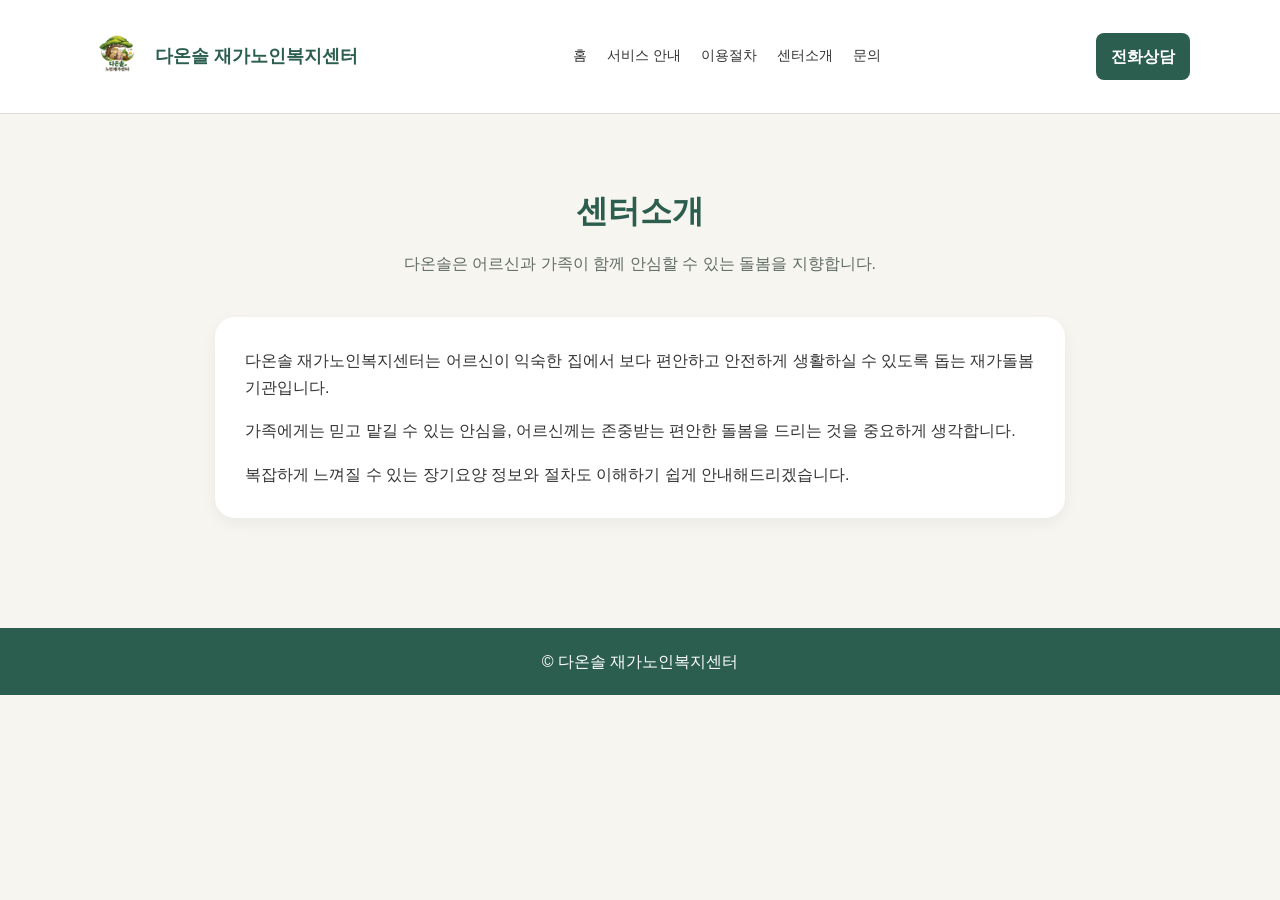
==== about.html @ ba546891 "홈페이지 다중 페이지 구조로 수정" ====
<!DOCTYPE html>
<html lang="ko">
<head>
  <meta charset="UTF-8" />
  <meta name="viewport" content="width=device-width, initial-scale=1.0" />
  <title>다온솔 재가노인복지센터 | 센터소개</title>
  <link rel="stylesheet" href="style.css" />
</head>
<body>
  <header class="site-header">
    <div class="container header-inner">
      <a href="index.html" class="logo">
        <img src="images/logo.png" alt="다온솔 재가노인복지센터 로고" class="logo-image" />
        <span class="logo-text">다온솔 재가노인복지센터</span>
      </a>

      <nav class="nav">
        <a href="index.html">홈</a>
        <a href="services.html">서비스 안내</a>
        <a href="process.html">이용절차</a>
        <a href="about.html">센터소개</a>
        <a href="contact.html">문의</a>
      </nav>

      <a href="tel:0325047820" class="header-call-btn">전화상담</a>
    </div>
  </header>

  <main class="sub-page">
    <div class="container">
      <div class="page-title">
        <h1>센터소개</h1>
        <p>다온솔은 어르신과 가족이 함께 안심할 수 있는 돌봄을 지향합니다.</p>
      </div>

      <div class="about-box">
        <p>
          다온솔 재가노인복지센터는 어르신이 익숙한 집에서 보다 편안하고 안전하게
          생활하실 수 있도록 돕는 재가돌봄 기관입니다.
        </p>
        <p>
          가족에게는 믿고 맡길 수 있는 안심을, 어르신께는 존중받는 편안한 돌봄을
          드리는 것을 중요하게 생각합니다.
        </p>
        <p>
          복잡하게 느껴질 수 있는 장기요양 정보와 절차도 이해하기 쉽게 안내해드리겠습니다.
        </p>
      </div>
    </div>
  </main>

  <footer class="site-footer">
    <div class="container">
      <p>© 다온솔 재가노인복지센터</p>
    </div>
  </footer>
</body>
</html>
---- style.css ----
* {
  margin: 0;
  padding: 0;
  box-sizing: border-box;
}

html {
  scroll-behavior: smooth;
}

body {
  font-family: "Malgun Gothic", "맑은 고딕", Arial, sans-serif;
  line-height: 1.7;
  background: #f7f5ef;
  color: #333;
}

a {
  text-decoration: none;
  color: inherit;
}

img {
  max-width: 100%;
  display: block;
}

.container {
  width: 90%;
  max-width: 1100px;
  margin: auto;
}

/* header */
.site-header {
  background: #ffffff;
  border-bottom: 1px solid #ddd;
  position: sticky;
  top: 0;
  z-index: 1000;
}

.header-inner {
  display: flex;
  justify-content: space-between;
  align-items: center;
  padding: 15px 0;
  gap: 20px;
  flex-wrap: wrap;
}

.logo {
  display: flex;
  align-items: center;
  gap: 10px;
}

.logo-image {
  width: 55px;
}

.logo-text {
  font-weight: 700;
  font-size: 18px;
  color: #2c5e4f;
}

.nav {
  display: flex;
  gap: 20px;
  flex-wrap: wrap;
}

.nav a {
  font-size: 14px;
  color: #333;
}

.nav a:hover {
  color: #2c5e4f;
}

.header-call-btn {
  background: #2c5e4f;
  color: #ffffff;
  padding: 10px 15px;
  border-radius: 8px;
  font-weight: bold;
}

/* main home */
.main-hero {
  min-height: calc(100vh - 100px);
  display: flex;
  align-items: center;
  text-align: center;
  padding: 80px 0;
}

.main-hero-inner {
  max-width: 800px;
}

.main-logo {
  width: 180px;
  margin: 0 auto 24px;
}

.main-title {
  font-size: 2.4rem;
  color: #2c5e4f;
  margin-bottom: 18px;
}

.main-motto {
  font-size: 1.5rem;
  font-weight: 700;
  color: #333;
  margin-bottom: 18px;
}

.main-description {
  font-size: 1.05rem;
  color: #5f6c65;
  max-width: 700px;
  margin: 0 auto 28px;
}

.main-buttons {
  display: flex;
  justify-content: center;
  gap: 14px;
  flex-wrap: wrap;
}

/* common */
.sub-page {
  padding: 70px 0;
}

.page-title {
  text-align: center;
  margin-bottom: 40px;
}

.page-title h1 {
  font-size: 2rem;
  color: #2c5e4f;
  margin-bottom: 12px;
}

.page-title p {
  color: #5f6c65;
}

.btn {
  display: inline-block;
  padding: 12px 20px;
  border-radius: 8px;
  font-weight: bold;
}

.primary {
  background: #2c5e4f;
  color: white;
}

.secondary {
  background: white;
  border: 1px solid #ccc;
  color: #333;
}

.card-grid {
  display: grid;
  gap: 25px;
}

.three {
  grid-template-columns: repeat(3, 1fr);
}

.card {
  background: white;
  padding: 25px;
  border-radius: 15px;
  box-shadow: 0 5px 15px rgba(0,0,0,0.05);
}

.card h3 {
  color: #2c5e4f;
  margin-bottom: 10px;
}

/* steps */
.steps {
  display: grid;
  grid-template-columns: repeat(4, 1fr);
  gap: 20px;
}

.step {
  background: white;
  padding: 20px;
  border-radius: 15px;
  box-shadow: 0 5px 15px rgba(0,0,0,0.05);
}

.step-number {
  display: inline-block;
  background: #2c5e4f;
  color: white;
  padding: 5px 10px;
  border-radius: 20px;
  font-size: 12px;
  margin-bottom: 10px;
}

/* about */
.about-box {
  background: white;
  padding: 30px;
  border-radius: 20px;
  max-width: 850px;
  margin: auto;
  box-shadow: 0 5px 15px rgba(0,0,0,0.05);
}

.about-box p + p {
  margin-top: 16px;
}

/* contact */
.contact-box {
  display: grid;
  grid-template-columns: repeat(2, 1fr);
  gap: 20px;
  max-width: 800px;
  margin: auto;
}

.contact-item {
  background: white;
  padding: 20px;
  border-radius: 15px;
  box-shadow: 0 5px 15px rgba(0,0,0,0.05);
}

.contact-item h3 {
  color: #2c5e4f;
  margin-bottom: 8px;
}

/* floating call */
.floating-call-btn {
  position: fixed;
  bottom: 20px;
  right: 20px;
  background: #2c5e4f;
  color: white;
  padding: 15px 18px;
  border-radius: 30px;
  font-weight: bold;
  z-index: 1200;
}

/* footer */
.site-footer {
  background: #2c5e4f;
  color: white;
  text-align: center;
  padding: 20px 0;
  margin-top: 40px;
}

/* responsive */
@media (max-width: 768px) {
  .header-inner {
    flex-direction: column;
    align-items: flex-start;
  }

  .main-title {
    font-size: 1.8rem;
  }

  .main-motto {
    font-size: 1.2rem;
  }

  .three,
  .steps,
  .contact-box {
    grid-template-columns: 1fr;
  }

  .header-call-btn {
    display: none;
  }

  .floating-call-btn {
    right: 14px;
    bottom: 14px;
    padding: 12px 16px;
  }
}
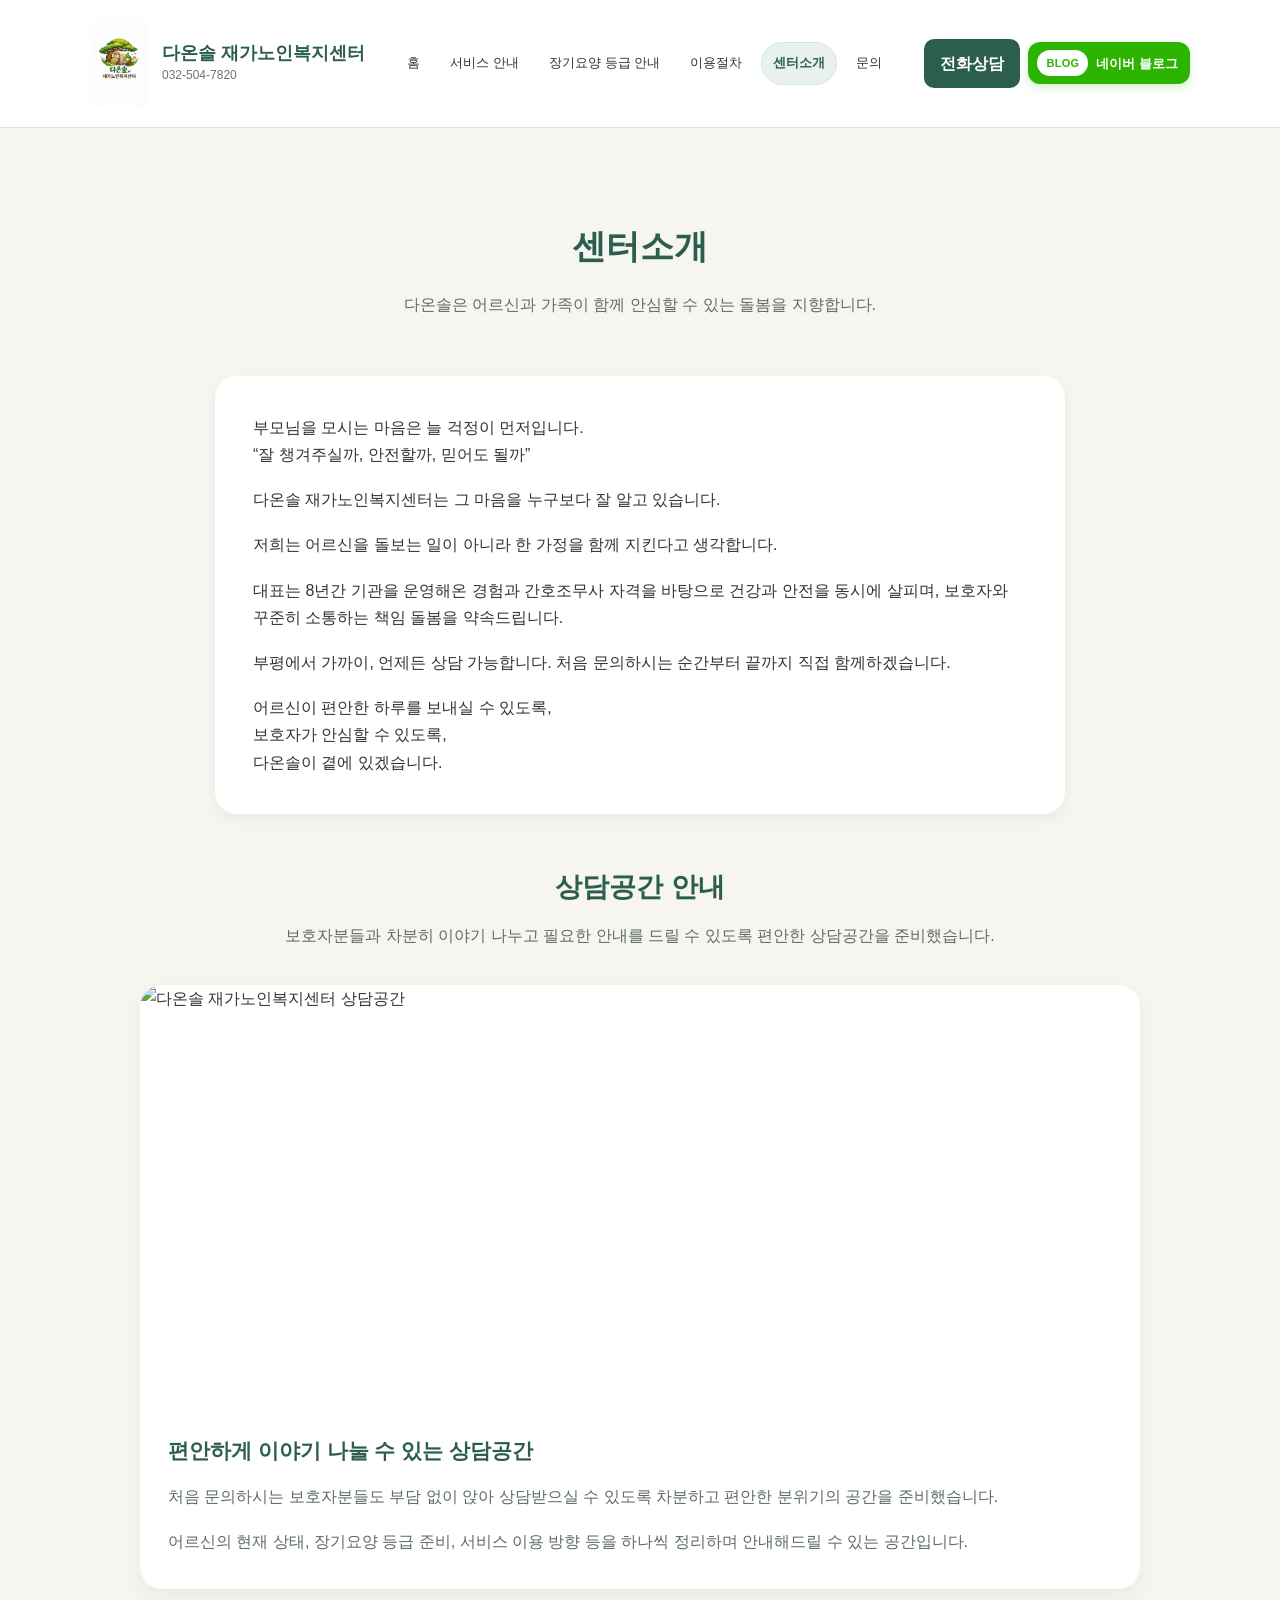
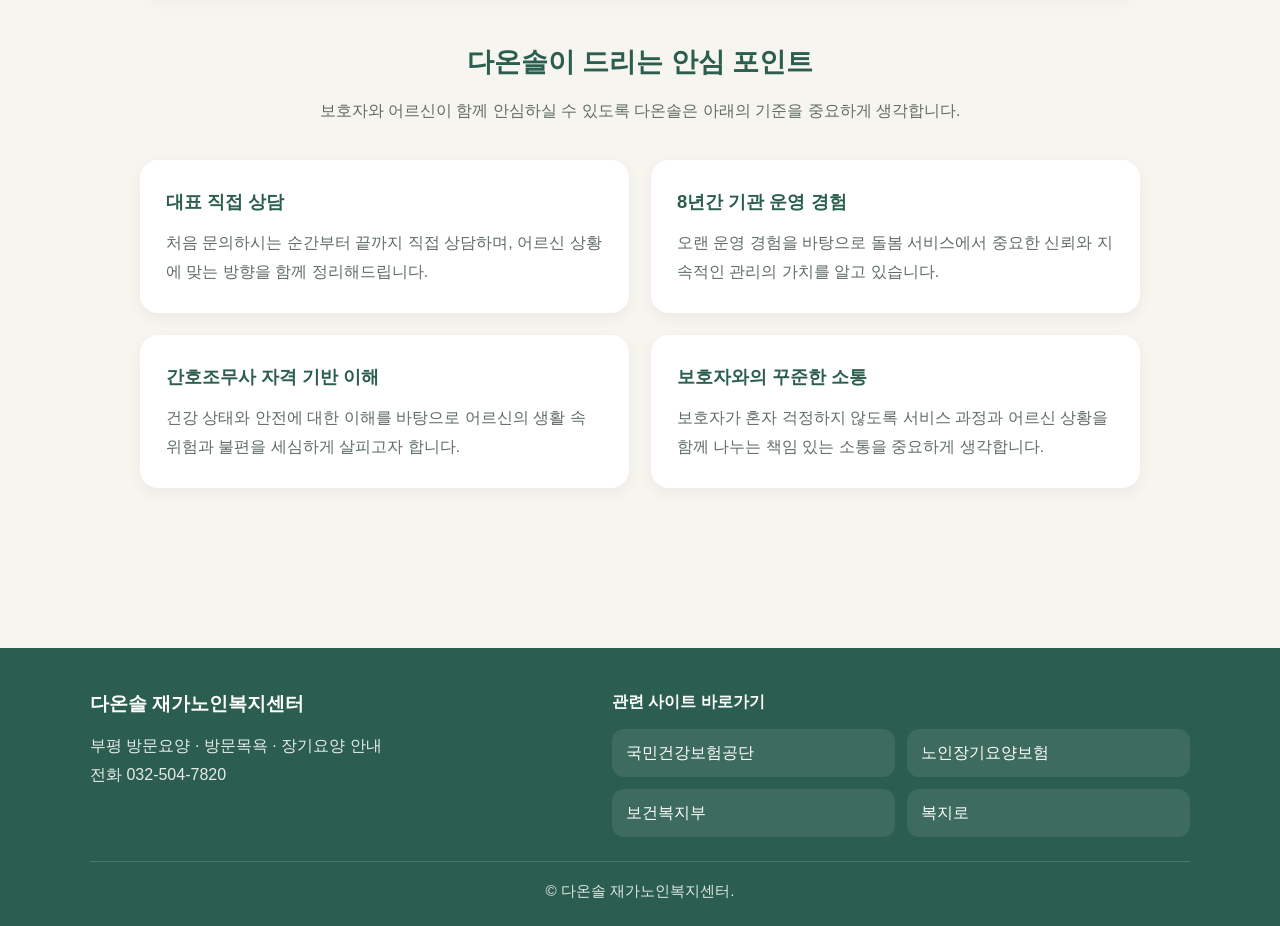
==== commit b3c54ec6: "공단사이트추가" ====
--- a/about.html
+++ b/about.html
@@ -11,18 +11,36 @@
     <div class="container header-inner">
       <a href="index.html" class="logo">
         <img src="images/logo.png" alt="다온솔 재가노인복지센터 로고" class="logo-image" />
-        <span class="logo-text">다온솔 재가노인복지센터</span>
+        <div class="logo-group">
+          <span class="logo-text">다온솔 재가노인복지센터</span>
+          <span class="logo-phone">032-504-7820</span>
+        </div>
       </a>
 
       <nav class="nav">
         <a href="index.html">홈</a>
         <a href="services.html">서비스 안내</a>
+        <a href="longterm.html">장기요양 등급 안내</a>
         <a href="process.html">이용절차</a>
-        <a href="about.html">센터소개</a>
+        <a href="about.html" class="active">센터소개</a>
         <a href="contact.html">문의</a>
       </nav>
 
-      <a href="tel:0325047820" class="header-call-btn">전화상담</a>
+      <div class="header-actions">
+        <a href="tel:0325047820" class="header-call-btn">전화상담</a>
+          <a
+            href="https://blog.naver.com/korin0123"
+            target="_blank"
+            rel="noopener noreferrer"
+            class="header-blog-btn"
+            aria-label="네이버 블로그"
+            title="네이버 블로그"
+          >
+            <span class="blog-badge">BLOG</span>
+            <span class="blog-text">네이버 블로그</span>
+          </a>
+        </a>
+      </div>
     </div>
   </header>
 
@@ -35,23 +53,123 @@
 
       <div class="about-box">
         <p>
-          다온솔 재가노인복지센터는 어르신이 익숙한 집에서 보다 편안하고 안전하게
-          생활하실 수 있도록 돕는 재가돌봄 기관입니다.
+          부모님을 모시는 마음은 늘 걱정이 먼저입니다.<br />
+          “잘 챙겨주실까, 안전할까, 믿어도 될까”
         </p>
+
         <p>
-          가족에게는 믿고 맡길 수 있는 안심을, 어르신께는 존중받는 편안한 돌봄을
-          드리는 것을 중요하게 생각합니다.
+          다온솔 재가노인복지센터는 그 마음을 누구보다 잘 알고 있습니다.
         </p>
+
         <p>
-          복잡하게 느껴질 수 있는 장기요양 정보와 절차도 이해하기 쉽게 안내해드리겠습니다.
+          저희는 어르신을 돌보는 일이 아니라
+          한 가정을 함께 지킨다고 생각합니다.
+        </p>
+
+        <p>
+          대표는 8년간 기관을 운영해온 경험과 간호조무사 자격을 바탕으로
+          건강과 안전을 동시에 살피며,
+          보호자와 꾸준히 소통하는 책임 돌봄을 약속드립니다.
+        </p>
+
+        <p>
+          부평에서 가까이, 언제든 상담 가능합니다.
+          처음 문의하시는 순간부터 끝까지 직접 함께하겠습니다.
+        </p>
+
+        <p>
+          어르신이 편안한 하루를 보내실 수 있도록,<br />
+          보호자가 안심할 수 있도록,<br />
+          다온솔이 곁에 있겠습니다.
         </p>
       </div>
+
+    <section class="about-photo-section">
+      <div class="section-subtitle">
+        <h2>상담공간 안내</h2>
+        <p>보호자분들과 차분히 이야기 나누고 필요한 안내를 드릴 수 있도록 편안한 상담공간을 준비했습니다.</p>
+      </div>
+
+      <div class="about-photo-card">
+        <img src="images/consultation.jpg" alt="다온솔 재가노인복지센터 상담공간" class="about-photo-image" />
+        <div class="about-photo-text">
+          <h3>편안하게 이야기 나눌 수 있는 상담공간</h3>
+          <p>
+            처음 문의하시는 보호자분들도 부담 없이 앉아 상담받으실 수 있도록
+            차분하고 편안한 분위기의 공간을 준비했습니다.
+          </p>
+          <p>
+            어르신의 현재 상태, 장기요양 등급 준비, 서비스 이용 방향 등을
+            하나씩 정리하며 안내해드릴 수 있는 공간입니다.
+          </p>
+        </div>
+      </div>
+    </section>
+
+      <section class="trust-section">
+  <div class="section-subtitle">
+    <h2>다온솔이 드리는 안심 포인트</h2>
+    <p>보호자와 어르신이 함께 안심하실 수 있도록 다온솔은 아래의 기준을 중요하게 생각합니다.</p>
+  </div>
+
+  <div class="trust-grid">
+    <div class="trust-card">
+      <h3>대표 직접 상담</h3>
+      <p>
+        처음 문의하시는 순간부터 끝까지 직접 상담하며,
+        어르신 상황에 맞는 방향을 함께 정리해드립니다.
+      </p>
+    </div>
+
+    <div class="trust-card">
+      <h3>8년간 기관 운영 경험</h3>
+      <p>
+        오랜 운영 경험을 바탕으로
+        돌봄 서비스에서 중요한 신뢰와 지속적인 관리의 가치를 알고 있습니다.
+      </p>
+    </div>
+
+    <div class="trust-card">
+      <h3>간호조무사 자격 기반 이해</h3>
+      <p>
+        건강 상태와 안전에 대한 이해를 바탕으로
+        어르신의 생활 속 위험과 불편을 세심하게 살피고자 합니다.
+      </p>
+    </div>
+
+    <div class="trust-card">
+      <h3>보호자와의 꾸준한 소통</h3>
+      <p>
+        보호자가 혼자 걱정하지 않도록
+        서비스 과정과 어르신 상황을 함께 나누는 책임 있는 소통을 중요하게 생각합니다.
+      </p>
+    </div>
+  </div>
+</section>
     </div>
   </main>
 
   <footer class="site-footer">
-    <div class="container">
-      <p>© 다온솔 재가노인복지센터</p>
+    <div class="container footer-inner">
+      <div class="footer-brand">
+        <h3>다온솔 재가노인복지센터</h3>
+        <p>부평 방문요양 · 방문목욕 · 장기요양 안내</p>
+        <p>전화 032-504-7820</p>
+      </div>
+
+      <div class="footer-links">
+        <h4>관련 사이트 바로가기</h4>
+        <div class="footer-link-list">
+          <a href="https://www.nhis.or.kr/" target="_blank" rel="noopener noreferrer">국민건강보험공단</a>
+          <a href="https://www.longtermcare.or.kr/" target="_blank" rel="noopener noreferrer">노인장기요양보험</a>
+          <a href="https://www.mohw.go.kr/" target="_blank" rel="noopener noreferrer">보건복지부</a>
+          <a href="https://www.bokjiro.go.kr/" target="_blank" rel="noopener noreferrer">복지로</a>
+        </div>
+      </div>
+    </div>
+
+    <div class="container footer-bottom">
+      <p>© 다온솔 재가노인복지센터.</p>
     </div>
   </footer>
 </body>
--- a/style.css
+++ b/style.css
@@ -31,146 +31,472 @@
   margin: auto;
 }
 
-/* header */
+/* ===== header ===== */
 .site-header {
-  background: #ffffff;
-  border-bottom: 1px solid #ddd;
+  background: rgba(255, 255, 255, 0.96);
+  border-bottom: 1px solid #e7e2d8;
   position: sticky;
   top: 0;
   z-index: 1000;
+  backdrop-filter: blur(8px);
 }
 
 .header-inner {
   display: flex;
   justify-content: space-between;
   align-items: center;
-  padding: 15px 0;
-  gap: 20px;
-  flex-wrap: wrap;
+  padding: 20px 0;
+  gap: 18px;
+  flex-wrap: nowrap;
 }
 
 .logo {
   display: flex;
   align-items: center;
-  gap: 10px;
+  gap: 14px;
+  flex: 0 0 auto;
+  min-width: 0;
 }
 
 .logo-image {
-  width: 55px;
+  width: 58px;
+}
+
+.logo-group {
+  display: flex;
+  flex-direction: column;
+  gap: 3px;
 }
 
 .logo-text {
   font-weight: 700;
   font-size: 18px;
   color: #2c5e4f;
+  line-height: 1.2;
+  white-space: nowrap;
+}
+
+.logo-phone {
+  font-size: 12px;
+  color: #6a756f;
+  line-height: 1.3;
 }
 
 .nav {
   display: flex;
-  gap: 20px;
-  flex-wrap: wrap;
+  align-items: center;
+  justify-content: center;
+  gap: 8px;
+  flex: 1 1 auto;
+  min-width: 0;
+  flex-wrap: nowrap;
 }
 
 .nav a {
-  font-size: 14px;
+  font-size: 13px;
   color: #333;
+  padding: 9px 11px;
+  border-radius: 999px;
+  transition: all 0.2s ease;
+  white-space: nowrap;
 }
 
 .nav a:hover {
   color: #2c5e4f;
+  background: #f1f6f4;
+}
+
+.nav a.active {
+  color: #2c5e4f;
+  font-weight: 700;
+  background: #e8f1ed;
+  border: 1px solid #d4e5dc;
+}
+
+.header-actions {
+  display: flex;
+  align-items: center;
+  gap: 8px;
+  flex: 0 0 auto;
+  white-space: nowrap;
 }
 
 .header-call-btn {
   background: #2c5e4f;
   color: #ffffff;
-  padding: 10px 15px;
-  border-radius: 8px;
-  font-weight: bold;
-}
-
-/* main home */
+  padding: 11px 16px;
+  border-radius: 10px;
+  font-weight: 700;
+  white-space: nowrap;
+  transition: all 0.2s ease;
+}
+
+.header-call-btn:hover {
+  background: #234a3e;
+}
+
+.header-blog-btn {
+  display: inline-flex;
+  align-items: center;
+  gap: 8px;
+  background: #2db400;
+  color: #ffffff;
+  padding: 8px 12px 8px 9px;
+  border-radius: 12px;
+  box-shadow: 0 4px 10px rgba(45, 180, 0, 0.18);
+  transition: all 0.2s ease;
+  white-space: nowrap;
+}
+
+.header-blog-btn:hover {
+  background: #249600;
+  transform: translateY(-1px);
+}
+
+.blog-badge {
+  display: inline-flex;
+  align-items: center;
+  justify-content: center;
+  min-width: 44px;
+  height: 26px;
+  padding: 0 9px;
+  border-radius: 999px;
+  background: #ffffff;
+  color: #2db400;
+  font-size: 11px;
+  font-weight: 800;
+  letter-spacing: 0.3px;
+}
+
+.blog-text {
+  font-size: 13px;
+  font-weight: 700;
+  color: #ffffff;
+  line-height: 1;
+}
+
+/* ===== buttons ===== */
+.btn {
+  display: inline-block;
+  padding: 13px 22px;
+  border-radius: 10px;
+  font-weight: 700;
+  transition: all 0.2s ease;
+}
+
+.primary {
+  background: #2c5e4f;
+  color: #ffffff;
+}
+
+.primary:hover {
+  background: #234a3e;
+}
+
+.secondary {
+  background: #ffffff;
+  border: 1px solid #d7dfda;
+  color: #2f3a34;
+}
+
+.secondary:hover {
+  background: #f5f8f6;
+}
+
+/* ===== main hero ===== */
 .main-hero {
-  min-height: calc(100vh - 100px);
-  display: flex;
+  padding: 110px 0 70px;
+}
+
+.hero-premium-layout {
+  display: grid;
+  grid-template-columns: 1.2fr 0.9fr;
+  gap: 34px;
   align-items: center;
-  text-align: center;
-  padding: 80px 0;
-}
-
-.main-hero-inner {
-  max-width: 800px;
-}
-
-.main-logo {
-  width: 180px;
-  margin: 0 auto 24px;
+}
+
+.hero-premium-text {
+  max-width: 620px;
+}
+
+.hero-badge {
+  display: inline-block;
+  margin-bottom: 20px;
+  padding: 9px 15px;
+  border-radius: 999px;
+  background: #e8f1ed;
+  color: #2c5e4f;
+  font-size: 0.92rem;
+  font-weight: 700;
 }
 
 .main-title {
-  font-size: 2.4rem;
-  color: #2c5e4f;
-  margin-bottom: 18px;
+  font-size: 2.7rem;
+  color: #23473c;
+  margin-bottom: 20px;
+  line-height: 1.3;
 }
 
 .main-motto {
-  font-size: 1.5rem;
+  font-size: 1.55rem;
   font-weight: 700;
   color: #333;
-  margin-bottom: 18px;
+  margin-bottom: 20px;
+  line-height: 1.65;
 }
 
 .main-description {
-  font-size: 1.05rem;
-  color: #5f6c65;
-  max-width: 700px;
-  margin: 0 auto 28px;
+  font-size: 1.06rem;
+  color: #5f6c65;
+  max-width: 580px;
+  margin-bottom: 32px;
+  line-height: 1.95;
 }
 
 .main-buttons {
   display: flex;
+  gap: 16px;
+  flex-wrap: wrap;
+}
+
+.hero-premium-card {
+  background: #ffffff;
+  border-radius: 24px;
+  padding: 34px 30px;
+  box-shadow: 0 12px 28px rgba(0, 0, 0, 0.05);
+  border: 1px solid #ece5d9;
+}
+
+.main-logo {
+  width: 150px;
+  margin: 0 auto 20px;
+}
+
+.hero-premium-card h2 {
+  font-size: 1.35rem;
+  color: #2c5e4f;
+  text-align: center;
+  margin-bottom: 20px;
+}
+
+.hero-feature-list {
+  list-style: none;
+  display: flex;
+  flex-direction: column;
+  gap: 14px;
+  margin-bottom: 24px;
+}
+
+.hero-feature-list li {
+  position: relative;
+  padding-left: 18px;
+  color: #57645d;
+  line-height: 1.8;
+}
+
+.hero-feature-list li::before {
+  content: "•";
+  position: absolute;
+  left: 0;
+  top: 0;
+  color: #2c5e4f;
+  font-weight: 700;
+}
+
+.hero-card-link {
+  display: inline-block;
+  width: 100%;
+  text-align: center;
+  background: #f3f6f4;
+  color: #2c5e4f;
+  padding: 12px 16px;
+  border-radius: 12px;
+  font-weight: 700;
+  border: 1px solid #dbe7e0;
+  transition: all 0.2s ease;
+}
+
+.hero-card-link:hover {
+  background: #eaf2ee;
+}
+
+/* ===== quick info ===== */
+.quick-info-section {
+  padding: 0 0 90px;
+}
+
+.quick-info-card {
+  background: #ffffff;
+  border-radius: 24px;
+  padding: 34px;
+  box-shadow: 0 8px 24px rgba(0, 0, 0, 0.05);
+  max-width: 1000px;
+  margin: 0 auto;
+}
+
+.quick-info-text {
+  text-align: center;
+  margin-bottom: 24px;
+}
+
+.quick-info-label {
+  display: inline-block;
+  margin-bottom: 10px;
+  padding: 8px 14px;
+  border-radius: 999px;
+  background: #e8f1ed;
+  color: #2c5e4f;
+  font-size: 0.92rem;
+  font-weight: 700;
+}
+
+.quick-info-text h2 {
+  font-size: 2rem;
+  color: #2c5e4f;
+  margin-bottom: 14px;
+}
+
+.quick-info-text p {
+  max-width: 760px;
+  margin: 0 auto;
+  color: #5f6c65;
+  line-height: 1.8;
+}
+
+.quick-info-points {
+  display: flex;
   justify-content: center;
-  gap: 14px;
   flex-wrap: wrap;
-}
-
-/* common */
+  gap: 12px;
+  margin-bottom: 26px;
+}
+
+.quick-info-points span {
+  background: #f3f6f4;
+  border: 1px solid #dbe7e0;
+  color: #2c5e4f;
+  padding: 10px 14px;
+  border-radius: 999px;
+  font-size: 0.95rem;
+  font-weight: 700;
+}
+
+.quick-info-action {
+  text-align: center;
+}
+
+/* ===== home trust ===== */
+.home-trust-section {
+  padding: 0 0 90px;
+}
+
+/* ===== photo section ===== */
+.photo-section {
+  padding: 0 0 90px;
+}
+
+.photo-grid {
+  display: grid;
+  grid-template-columns: repeat(2, 1fr);
+  gap: 26px;
+}
+
+.photo-card {
+  background: #ffffff;
+  border-radius: 22px;
+  overflow: hidden;
+  box-shadow: 0 8px 24px rgba(0, 0, 0, 0.05);
+}
+
+.photo-image {
+  width: 100%;
+  height: 320px;
+  object-fit: cover;
+}
+
+.photo-text {
+  padding: 22px 22px 24px;
+}
+
+.photo-text h3 {
+  font-size: 1.18rem;
+  color: #2c5e4f;
+  margin-bottom: 10px;
+}
+
+.photo-text p {
+  color: #5f6c65;
+  line-height: 1.8;
+}
+
+/* ===== home message ===== */
+.home-message-section {
+  padding: 0 0 100px;
+}
+
+.home-message-box {
+  background: #ffffff;
+  border-radius: 24px;
+  padding: 40px 34px;
+  box-shadow: 0 8px 24px rgba(0, 0, 0, 0.05);
+  text-align: center;
+  max-width: 1000px;
+  margin: 0 auto;
+}
+
+.home-message-box h2 {
+  font-size: 2rem;
+  color: #2c5e4f;
+  margin-bottom: 18px;
+  line-height: 1.4;
+}
+
+.home-message-box p {
+  max-width: 780px;
+  margin: 0 auto 26px;
+  color: #5f6c65;
+  line-height: 1.9;
+  font-size: 1.04rem;
+}
+
+/* ===== common ===== */
 .sub-page {
-  padding: 70px 0;
+  padding: 90px 0 100px;
 }
 
 .page-title {
   text-align: center;
-  margin-bottom: 40px;
+  margin-bottom: 56px;
 }
 
 .page-title h1 {
-  font-size: 2rem;
+  font-size: 2.1rem;
+  color: #2c5e4f;
+  margin-bottom: 16px;
+}
+
+.page-title p {
+  color: #5f6c65;
+  line-height: 1.8;
+}
+
+.section-subtitle {
+  text-align: center;
+  margin-bottom: 34px;
+}
+
+.section-subtitle h2 {
+  font-size: 1.7rem;
   color: #2c5e4f;
   margin-bottom: 12px;
 }
 
-.page-title p {
-  color: #5f6c65;
-}
-
-.btn {
-  display: inline-block;
-  padding: 12px 20px;
-  border-radius: 8px;
-  font-weight: bold;
-}
-
-.primary {
-  background: #2c5e4f;
-  color: white;
-}
-
-.secondary {
-  background: white;
-  border: 1px solid #ccc;
-  color: #333;
-}
-
+.section-subtitle p {
+  color: #5f6c65;
+  line-height: 1.8;
+}
+
+/* ===== cards ===== */
 .card-grid {
   display: grid;
   gap: 25px;
@@ -181,126 +507,788 @@
 }
 
 .card {
-  background: white;
-  padding: 25px;
-  border-radius: 15px;
+  background: #ffffff;
+  padding: 30px 28px;
+  border-radius: 18px;
   box-shadow: 0 5px 15px rgba(0,0,0,0.05);
 }
 
 .card h3 {
   color: #2c5e4f;
-  margin-bottom: 10px;
-}
-
-/* steps */
+  margin-bottom: 14px;
+}
+
+.card p {
+  line-height: 1.85;
+  color: #5f6c65;
+}
+
+/* ===== steps ===== */
 .steps {
   display: grid;
   grid-template-columns: repeat(4, 1fr);
-  gap: 20px;
+  gap: 24px;
 }
 
 .step {
-  background: white;
-  padding: 20px;
-  border-radius: 15px;
+  background: #ffffff;
+  padding: 26px 24px;
+  border-radius: 18px;
   box-shadow: 0 5px 15px rgba(0,0,0,0.05);
 }
 
 .step-number {
   display: inline-block;
   background: #2c5e4f;
-  color: white;
+  color: #ffffff;
   padding: 5px 10px;
   border-radius: 20px;
   font-size: 12px;
-  margin-bottom: 10px;
-}
-
-/* about */
+  margin-bottom: 12px;
+}
+
+.step h3 {
+  margin-bottom: 12px;
+  color: #2c5e4f;
+}
+
+.step p {
+  line-height: 1.8;
+  color: #5f6c65;
+}
+
+/* ===== about ===== */
 .about-box {
-  background: white;
-  padding: 30px;
-  border-radius: 20px;
+  background: #ffffff;
+  padding: 38px;
+  border-radius: 22px;
   max-width: 850px;
   margin: auto;
   box-shadow: 0 5px 15px rgba(0,0,0,0.05);
 }
 
 .about-box p + p {
+  margin-top: 18px;
+}
+
+.trust-section {
+  margin-top: 50px;
+}
+
+.trust-grid {
+  display: grid;
+  grid-template-columns: repeat(2, 1fr);
+  gap: 22px;
+  max-width: 1000px;
+  margin: 0 auto;
+}
+
+.trust-card {
+  background: #ffffff;
+  padding: 26px;
+  border-radius: 18px;
+  box-shadow: 0 5px 15px rgba(0,0,0,0.05);
+}
+
+.trust-card h3 {
+  font-size: 1.15rem;
+  color: #2c5e4f;
+  margin-bottom: 12px;
+}
+
+.trust-card p {
+  color: #5f6c65;
+  line-height: 1.8;
+}
+
+.about-photo-section {
+  margin-top: 50px;
+}
+
+.about-photo-card {
+  max-width: 1000px;
+  margin: 0 auto;
+  background: #ffffff;
+  border-radius: 22px;
+  overflow: hidden;
+  box-shadow: 0 8px 24px rgba(0,0,0,0.05);
+}
+
+.about-photo-image {
+  width: 100%;
+  height: 420px;
+  object-fit: cover;
+}
+
+.about-photo-text {
+  padding: 28px 28px 32px;
+}
+
+.about-photo-text h3 {
+  font-size: 1.3rem;
+  color: #2c5e4f;
+  margin-bottom: 14px;
+}
+
+.about-photo-text p {
+  color: #5f6c65;
+  line-height: 1.9;
+}
+
+.about-photo-text p + p {
+  margin-top: 14px;
+}
+
+/* ===== contact ===== */
+.contact-box {
+  display: grid;
+  grid-template-columns: repeat(2, 1fr);
+  gap: 24px;
+  max-width: 860px;
+  margin: auto;
+}
+
+.contact-item {
+  background: #ffffff;
+  padding: 24px;
+  border-radius: 18px;
+  box-shadow: 0 5px 15px rgba(0,0,0,0.05);
+}
+
+.contact-item h3 {
+  color: #2c5e4f;
+  margin-bottom: 10px;
+}
+
+.contact-action {
   margin-top: 16px;
 }
 
-/* contact */
-.contact-box {
+.contact-btn {
+  display: inline-block;
+  padding: 11px 18px;
+  border-radius: 9px;
+  font-weight: 700;
+  font-size: 0.95rem;
+  white-space: nowrap;
+}
+
+.call-btn {
+  background: #2c5e4f;
+  color: #ffffff;
+}
+
+.call-btn:hover {
+  background: #234a3e;
+}
+
+.map-btn {
+  background: #ffffff;
+  color: #2c5e4f;
+  border: 1px solid #2c5e4f;
+}
+
+.map-btn:hover {
+  background: #f1f6f4;
+}
+
+.map-btn.solid {
+  background: #2c5e4f;
+  color: #ffffff;
+  border: 1px solid #2c5e4f;
+}
+
+.map-btn.solid:hover {
+  background: #234a3e;
+}
+
+.direction-section {
+  margin-top: 50px;
+}
+
+.direction-box {
   display: grid;
   grid-template-columns: repeat(2, 1fr);
-  gap: 20px;
-  max-width: 800px;
-  margin: auto;
-}
-
-.contact-item {
-  background: white;
-  padding: 20px;
-  border-radius: 15px;
+  gap: 22px;
+  max-width: 1000px;
+  margin: 0 auto;
+}
+
+.direction-card {
+  background: #ffffff;
+  padding: 24px;
+  border-radius: 18px;
   box-shadow: 0 5px 15px rgba(0,0,0,0.05);
 }
 
-.contact-item h3 {
-  color: #2c5e4f;
-  margin-bottom: 8px;
-}
-
-/* floating call */
-.floating-call-btn {
-  position: fixed;
-  bottom: 20px;
-  right: 20px;
-  background: #2c5e4f;
-  color: white;
-  padding: 15px 18px;
-  border-radius: 30px;
-  font-weight: bold;
-  z-index: 1200;
-}
-
-/* footer */
+.direction-card h3 {
+  font-size: 1.1rem;
+  color: #2c5e4f;
+  margin-bottom: 10px;
+}
+
+.direction-card p {
+  color: #5f6c65;
+  line-height: 1.8;
+  margin-bottom: 14px;
+}
+
+.direction-note {
+  display: inline-block;
+  font-size: 0.92rem;
+  color: #6c7771;
+  background: #f3f6f4;
+  border: 1px solid #dbe7e0;
+  padding: 8px 12px;
+  border-radius: 999px;
+}
+
+.hours-list {
+  display: flex;
+  flex-direction: column;
+  gap: 10px;
+  margin-top: 6px;
+}
+
+.hours-row {
+  display: flex;
+  justify-content: space-between;
+  align-items: center;
+  gap: 14px;
+  padding: 10px 12px;
+  border-radius: 12px;
+  background: #f7faf8;
+  border: 1px solid #e2ebe6;
+}
+
+.hours-row .day {
+  font-weight: 700;
+  color: #2c5e4f;
+}
+
+.hours-row .time {
+  color: #5f6c65;
+  text-align: right;
+}
+
+.hours-note {
+  margin-top: 16px;
+  color: #2c5e4f;
+  font-weight: 700;
+  line-height: 1.8;
+}
+
+.contact-photo-section {
+  margin-top: 56px;
+}
+
+.contact-photo-grid {
+  display: grid;
+  grid-template-columns: repeat(2, 1fr);
+  gap: 26px;
+  max-width: 1000px;
+  margin: 0 auto;
+}
+
+.contact-photo-card {
+  background: #ffffff;
+  border-radius: 22px;
+  overflow: hidden;
+  box-shadow: 0 8px 24px rgba(0,0,0,0.05);
+}
+
+.contact-photo-image {
+  width: 100%;
+  height: 320px;
+  object-fit: cover;
+}
+
+.contact-photo-text {
+  padding: 22px 22px 26px;
+}
+
+.contact-photo-text h3 {
+  font-size: 1.18rem;
+  color: #2c5e4f;
+  margin-bottom: 10px;
+}
+
+.contact-photo-text p {
+  color: #5f6c65;
+  line-height: 1.85;
+}
+
+/* ===== longterm ===== */
+.info-section {
+  margin-top: 56px;
+}
+
+.info-card {
+  background: #ffffff;
+  padding: 34px;
+  border-radius: 20px;
+  box-shadow: 0 5px 15px rgba(0,0,0,0.05);
+}
+
+.info-card.wide {
+  max-width: 900px;
+  margin: 0 auto;
+}
+
+.info-card h2 {
+  color: #2c5e4f;
+  margin-bottom: 14px;
+  font-size: 1.4rem;
+}
+
+.info-card p + p {
+  margin-top: 14px;
+}
+
+.prepare-grid {
+  display: grid;
+  grid-template-columns: repeat(2, 1fr);
+  gap: 22px;
+  max-width: 1000px;
+  margin: 0 auto;
+}
+
+.prepare-card {
+  background: #ffffff;
+  padding: 26px;
+  border-radius: 18px;
+  box-shadow: 0 5px 15px rgba(0,0,0,0.05);
+}
+
+.prepare-card h3 {
+  font-size: 1.15rem;
+  color: #2c5e4f;
+  margin-bottom: 12px;
+}
+
+.prepare-card p {
+  color: #5f6c65;
+  line-height: 1.8;
+}
+
+.cost-box {
+  display: grid;
+  grid-template-columns: repeat(3, 1fr);
+  gap: 22px;
+  max-width: 1000px;
+  margin: 0 auto;
+}
+
+.cost-card {
+  background: #ffffff;
+  padding: 26px;
+  border-radius: 18px;
+  box-shadow: 0 5px 15px rgba(0,0,0,0.05);
+  text-align: center;
+}
+
+.cost-card h3 {
+  font-size: 1.15rem;
+  color: #2c5e4f;
+  margin-bottom: 12px;
+}
+
+.cost-rate {
+  font-size: 1.3rem;
+  font-weight: 700;
+  color: #2c5e4f;
+  margin-bottom: 14px;
+}
+
+.cost-card p:last-child {
+  color: #5f6c65;
+  line-height: 1.8;
+}
+
+.cost-note {
+  max-width: 1000px;
+  margin: 20px auto 0;
+  background: #f3f6f4;
+  border: 1px solid #d9e4de;
+  border-radius: 14px;
+  padding: 18px 20px;
+}
+
+.cost-note p {
+  color: #5f6c65;
+  line-height: 1.8;
+}
+
+.cost-note p + p {
+  margin-top: 8px;
+}
+
+.faq-list {
+  display: flex;
+  flex-direction: column;
+  gap: 18px;
+  max-width: 1000px;
+  margin: 0 auto;
+}
+
+.faq-item {
+  background: #ffffff;
+  border-radius: 18px;
+  padding: 24px 26px;
+  box-shadow: 0 5px 15px rgba(0,0,0,0.05);
+}
+
+.faq-item h3 {
+  font-size: 1.15rem;
+  color: #2c5e4f;
+  margin-bottom: 12px;
+  line-height: 1.5;
+}
+
+.faq-item p {
+  color: #5f6c65;
+  line-height: 1.9;
+}
+
+.contact-highlight {
+  text-align: center;
+  max-width: 1100px;
+  margin: 0 auto;
+  padding: 40px 34px;
+}
+
+.contact-highlight h2 {
+  font-size: 2rem;
+  color: #2c5e4f;
+  margin-bottom: 18px;
+  line-height: 1.4;
+}
+
+.contact-highlight p {
+  max-width: 820px;
+  margin: 0 auto 26px;
+  font-size: 1.05rem;
+  line-height: 1.8;
+  color: #4f5c56;
+  word-break: keep-all;
+}
+
+/* ===== services ===== */
+.service-detail-section {
+  margin-top: 56px;
+}
+
+.service-detail-card {
+  display: grid;
+  grid-template-columns: repeat(2, 1fr);
+  gap: 24px;
+  max-width: 1000px;
+  margin: 0 auto;
+}
+
+.service-detail-text {
+  background: #ffffff;
+  padding: 28px;
+  border-radius: 20px;
+  box-shadow: 0 5px 15px rgba(0,0,0,0.05);
+}
+
+.service-detail-text h3 {
+  font-size: 1.2rem;
+  color: #2c5e4f;
+  margin-bottom: 14px;
+}
+
+.service-list {
+  list-style: none;
+  display: flex;
+  flex-direction: column;
+  gap: 12px;
+}
+
+.service-list li {
+  position: relative;
+  padding-left: 18px;
+  color: #5f6c65;
+  line-height: 1.85;
+}
+
+.service-list li::before {
+  content: "•";
+  position: absolute;
+  left: 0;
+  top: 0;
+  color: #2c5e4f;
+  font-weight: 700;
+}
+
+.service-guide-box {
+  max-width: 1000px;
+  margin: 0 auto;
+  background: #ffffff;
+  padding: 32px;
+  border-radius: 22px;
+  box-shadow: 0 5px 15px rgba(0,0,0,0.05);
+  text-align: center;
+}
+
+.service-guide-box p {
+  max-width: 760px;
+  margin: 0 auto 24px;
+  color: #5f6c65;
+  line-height: 1.9;
+}
+
+.service-case-grid {
+  display: grid;
+  grid-template-columns: repeat(3, 1fr);
+  gap: 22px;
+  max-width: 1000px;
+  margin: 0 auto;
+}
+
+.service-case-card {
+  background: #ffffff;
+  padding: 26px;
+  border-radius: 18px;
+  box-shadow: 0 5px 15px rgba(0,0,0,0.05);
+}
+
+.service-case-card h3 {
+  font-size: 1.15rem;
+  color: #2c5e4f;
+  margin-bottom: 12px;
+}
+
+.service-case-card p {
+  color: #5f6c65;
+  line-height: 1.8;
+}
+
+/* ===== footer ===== */
 .site-footer {
   background: #2c5e4f;
-  color: white;
+  color: #ffffff;
+  margin-top: 60px;
+}
+
+.footer-inner {
+  display: grid;
+  grid-template-columns: 1fr 1.2fr;
+  gap: 40px;
+  padding: 40px 0 24px;
+}
+
+.footer-brand h3 {
+  font-size: 1.2rem;
+  margin-bottom: 12px;
+}
+
+.footer-brand p {
+  color: rgba(255, 255, 255, 0.88);
+  line-height: 1.8;
+}
+
+.footer-links h4 {
+  font-size: 1rem;
+  margin-bottom: 14px;
+}
+
+.footer-link-list {
+  display: grid;
+  grid-template-columns: repeat(2, minmax(0, 1fr));
+  gap: 12px;
+}
+
+.footer-link-list a {
+  display: inline-block;
+  padding: 12px 14px;
+  border-radius: 12px;
+  background: rgba(255, 255, 255, 0.08);
+  color: #ffffff;
+  transition: all 0.2s ease;
+  line-height: 1.5;
+}
+
+.footer-link-list a:hover {
+  background: rgba(255, 255, 255, 0.18);
+  transform: translateY(-1px);
+}
+
+.footer-bottom {
+  border-top: 1px solid rgba(255, 255, 255, 0.15);
+  padding: 16px 0 22px;
   text-align: center;
-  padding: 20px 0;
-  margin-top: 40px;
-}
-
-/* responsive */
+}
+
+.footer-bottom p {
+  color: rgba(255, 255, 255, 0.85);
+  font-size: 0.95rem;
+}
+
+/* ===== responsive ===== */
 @media (max-width: 768px) {
   .header-inner {
     flex-direction: column;
     align-items: flex-start;
-  }
-
-  .main-title {
-    font-size: 1.8rem;
-  }
-
-  .main-motto {
-    font-size: 1.2rem;
-  }
-
+    padding: 18px 0;
+    gap: 16px;
+    flex-wrap: wrap;
+  }
+
+  .nav {
+    flex-wrap: wrap;
+    justify-content: flex-start;
+    gap: 10px;
+  }
+
+  .header-actions {
+    width: 100%;
+    justify-content: flex-start;
+  }
+
+  .logo-image {
+    width: 54px;
+  }
+
+  .logo-text {
+    font-size: 17px;
+  }
+
+  .logo-phone {
+    font-size: 11px;
+  }
+
+  .nav a {
+    font-size: 13px;
+    padding: 7px 11px;
+  }
+
+  .header-blog-btn {
+    padding: 7px 11px 7px 9px;
+  }
+
+  .blog-badge {
+    min-width: 40px;
+    height: 24px;
+    font-size: 10px;
+  }
+
+  .blog-text {
+    font-size: 12px;
+  }
+
+  .hero-premium-layout,
   .three,
   .steps,
-  .contact-box {
+  .contact-box,
+  .prepare-grid,
+  .trust-grid,
+  .direction-box,
+  .cost-box,
+  .photo-grid,
+  .contact-photo-grid,
+  .service-detail-card,
+  .service-case-grid {
     grid-template-columns: 1fr;
   }
 
-  .header-call-btn {
-    display: none;
-  }
-
-  .floating-call-btn {
-    right: 14px;
-    bottom: 14px;
-    padding: 12px 16px;
+  .main-hero {
+    padding: 80px 0 70px;
+  }
+
+  .sub-page {
+    padding: 70px 0 80px;
+  }
+
+  .page-title {
+    margin-bottom: 42px;
+  }
+
+  .main-title {
+    font-size: 1.95rem;
+  }
+
+  .main-motto {
+    font-size: 1.25rem;
+  }
+
+  .main-description {
+    font-size: 1rem;
+  }
+
+  .hero-premium-card,
+  .card,
+  .step,
+  .about-box,
+  .contact-item,
+  .prepare-card,
+  .trust-card,
+  .direction-card,
+  .cost-card,
+  .faq-item,
+  .info-card,
+  .quick-info-card,
+  .home-message-box,
+  .service-detail-text,
+  .service-guide-box,
+  .service-case-card {
+    padding: 24px;
+  }
+
+  .photo-image,
+  .contact-photo-image {
+    height: 240px;
+  }
+
+  .quick-info-text h2,
+  .contact-highlight h2,
+  .home-message-box h2 {
+    font-size: 1.6rem;
+  }
+
+  .quick-info-points {
+    flex-direction: column;
+    align-items: stretch;
+  }
+
+  .quick-info-points span {
+    text-align: center;
+  }
+
+  .contact-btn {
+    width: 100%;
+    text-align: center;
+  }
+
+  .hours-row {
+    flex-direction: column;
+    align-items: flex-start;
+  }
+
+  .hours-row .time {
+    text-align: left;
+  }
+
+  .footer-inner {
+    grid-template-columns: 1fr;
+    gap: 26px;
+    padding: 30px 0 20px;
+  }
+
+  .footer-link-list {
+    grid-template-columns: 1fr;
+  }
+
+  .about-photo-image {
+    height: 260px;
+  }
+
+  .about-photo-text {
+    padding: 22px 22px 26px;
+  }
+
+  .about-photo-text h3 {
+    font-size: 1.15rem;
   }
 }
